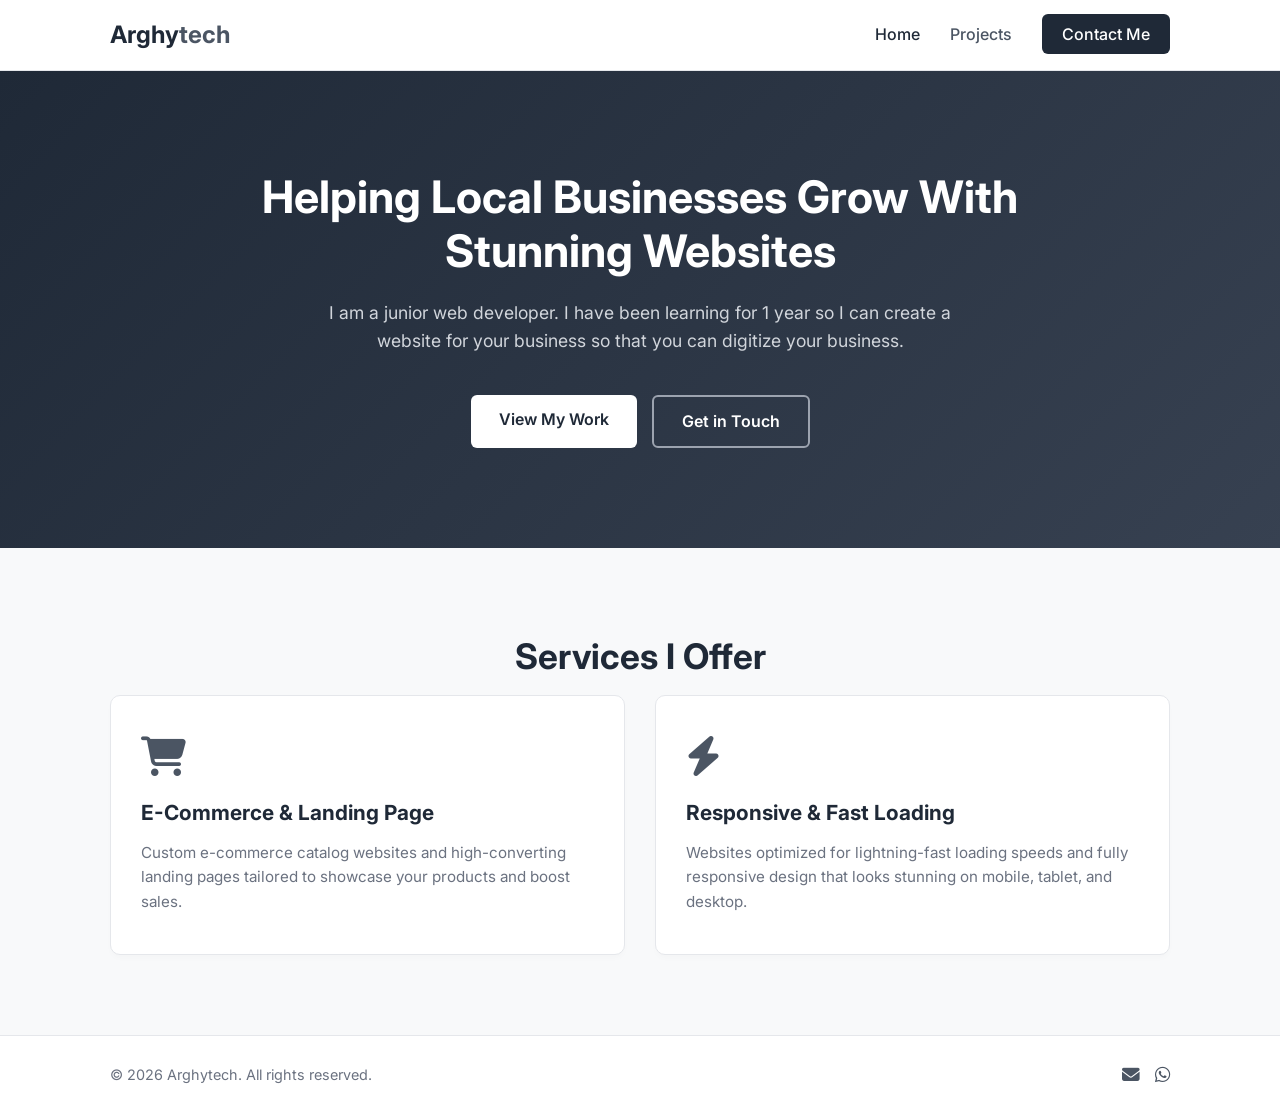
==== index.html @ 05d62a01 "Add files via upload" ====
<!DOCTYPE html>
<html lang="en">
<head>
    <meta charset="UTF-8">
    <meta name="viewport" content="width=device-width, initial-scale=1.0">
    <title>Arghytech | Home</title>
    <link rel="stylesheet" href="style.css">
    <!-- Google Fonts -->
    <link href="https://fonts.googleapis.com/css2?family=Inter:wght@300;400;500;600;700&display=swap" rel="stylesheet">
    <!-- FontAwesome for Icons -->
    <link rel="stylesheet" href="https://cdnjs.cloudflare.com/ajax/libs/font-awesome/6.4.0/css/all.min.css">
</head>
<body>

    <!-- Header / Navbar -->
    <header>
        <div class="container navbar">
            <a href="index.html" class="logo">Arghy<span>tech</span></a>
            <nav>
                <ul class="nav-links">
                    <li><a href="index.html" class="active">Home</a></li>
                    <li><a href="projects.html">Projects</a></li>
                    <li><a href="contact.html" class="btn-nav">Contact Me</a></li>
                </ul>
            </nav>
        </div>
    </header>

    <!-- Hero Section -->
    <section class="hero">
        <div class="container hero-content">
            <h1>Helping Local Businesses Grow With Stunning Websites</h1>
            <p>I am a junior web developer. I have been learning for 1 year so I can create a website for your business so that you can digitize your business.</p>
            <div class="hero-btns">
                <a href="projects.html" class="btn btn-primary">View My Work</a>
                <a href="contact.html" class="btn btn-secondary">Get in Touch</a>
            </div>
        </div>
    </section>

    <!-- Services Section -->
    <section class="services">
        <div class="container">
            <h2 class="section-title">Services I Offer</h2>
            <div class="service-grid">
                <div class="service-card">
                    <i class="fa-solid fa-cart-shopping"></i>
                    <h3>E-Commerce & Landing Page</h3>
                    <p>Custom e-commerce catalog websites and high-converting landing pages tailored to showcase your products and boost sales.</p>
                </div>
                <div class="service-card">
                    <i class="fa-solid fa-bolt"></i>
                    <h3>Responsive & Fast Loading</h3>
                    <p>Websites optimized for lightning-fast loading speeds and fully responsive design that looks stunning on mobile, tablet, and desktop.</p>
                </div>
            </div>
        </div>
    </section>

    <!-- Footer -->
    <footer>
        <div class="container footer-content">
            <p>&copy; 2026 Arghytech. All rights reserved.</p>
            <div class="social-icons">
                <a href="mailto:arghasutar90@gmail.com"><i class="fa-solid fa-envelope"></i></a>
                <a href="https://wa.me/917063784875" target="_blank"><i class="fa-brands fa-whatsapp"></i></a>
            </div>
        </div>
    </footer>

</body>
</html>
---- style.css ----
/* Reset & Base Styles */
* {
    margin: 0;
    padding: 0;
    box-sizing: border-box;
}

body {
    font-family: 'Inter', sans-serif;
    background-color: #f8f9fa;
    color: #333333;
    line-height: 1.6;
}

.container {
    max-width: 1100px;
    margin: 0 auto;
    padding: 0 20px;
}

/* Header & Navigation */
header {
    background-color: #ffffff;
    border-bottom: 1px solid #e5e7eb;
    position: sticky;
    top: 0;
    z-index: 100;
}

.navbar {
    display: flex;
    justify-content: space-between;
    align-items: center;
    height: 70px;
}

.logo {
    font-size: 1.5rem;
    font-weight: 700;
    color: #1f2937;
    text-decoration: none;
}

.logo span {
    color: #4b5563;
}

.nav-links {
    list-style: none;
    display: flex;
    align-items: center;
    gap: 30px;
}

.nav-links a {
    text-decoration: none;
    color: #4b5563;
    font-weight: 500;
    transition: color 0.3s;
}

.nav-links a:hover, .nav-links a.active {
    color: #1f2937;
}

.btn-nav {
    background-color: #1f2937;
    color: #ffffff !important;
    padding: 10px 20px;
    border-radius: 6px;
    transition: background-color 0.3s;
}

.btn-nav:hover {
    background-color: #374151;
}

/* Hero Section */
.hero {
    background: linear-gradient(135deg, #1f2937 0%, #374151 100%);
    color: #ffffff;
    padding: 100px 0;
    text-align: center;
}

.hero-content h1 {
    font-size: 2.8rem;
    max-width: 800px;
    margin: 0 auto 20px;
    font-weight: 700;
    line-height: 1.2;
}

.hero-content p {
    font-size: 1.1rem;
    max-width: 650px;
    margin: 0 auto 40px;
    color: #d1d5db;
}

.hero-btns {
    display: flex;
    justify-content: center;
    gap: 15px;
}

.btn {
    display: inline-block;
    padding: 12px 28px;
    border-radius: 6px;
    text-decoration: none;
    font-weight: 600;
    transition: all 0.3s;
}

.btn-primary {
    background-color: #ffffff;
    color: #1f2937;
}

.btn-primary:hover {
    background-color: #f3f4f6;
}

.btn-secondary {
    background-color: transparent;
    color: #ffffff;
    border: 2px solid #9ca3af;
}

.btn-secondary:hover {
    border-color: #ffffff;
    background-color: rgba(255, 255, 255, 0.05);
}

/* Services Section */
.services, .projects-section, .contact-section {
    padding: 80px 0;
}

.section-title {
    text-align: center;
    font-size: 2.2rem;
    color: #1f2937;
    margin-bottom: 10px;
    font-weight: 700;
}

.section-subtitle {
    text-align: center;
    color: #6b7280;
    margin-bottom: 50px;
    font-size: 1.05rem;
}

.service-grid {
    display: grid;
    grid-template-columns: repeat(auto-fit, minmax(300px, 1fr));
    gap: 30px;
}

.service-card {
    background-color: #ffffff;
    padding: 40px 30px;
    border-radius: 10px;
    border: 1px solid #e5e7eb;
    box-shadow: 0 4px 6px -1px rgba(0, 0, 0, 0.02);
    transition: transform 0.3s, box-shadow 0.3s;
}

.service-card:hover {
    transform: translateY(-5px);
    box-shadow: 0 10px 15px -3px rgba(0, 0, 0, 0.05);
}

.service-card i {
    font-size: 2.5rem;
    color: #4b5563;
    margin-bottom: 20px;
}

.service-card h3 {
    font-size: 1.3rem;
    color: #1f2937;
    margin-bottom: 12px;
}

.service-card p {
    color: #6b7280;
    font-size: 0.95rem;
}

/* Projects Grid */
.projects-grid {
    display: grid;
    grid-template-columns: repeat(auto-fit, minmax(320px, 1fr));
    gap: 30px;
}

.project-card {
    background-color: #ffffff;
    border-radius: 10px;
    overflow: hidden;
    border: 1px solid #e5e7eb;
    box-shadow: 0 4px 6px -1px rgba(0, 0, 0, 0.02);
}

.project-img {
    height: 180px;
    display: flex;
    align-items: center;
    justify-content: center;
    color: #ffffff;
    font-size: 3rem;
}

.bg-restaurant {
    background: linear-gradient(135deg, #374151 0%, #1f2937 100%);
}

.bg-grocery {
    background: linear-gradient(135deg, #4b5563 0%, #374151 100%);
}

.project-info {
    padding: 25px;
}

.project-info h3 {
    font-size: 1.25rem;
    color: #1f2937;
    margin-bottom: 10px;
}

.project-info p {
    color: #6b7280;
    font-size: 0.95rem;
    margin-bottom: 20px;
}

.btn-project {
    display: inline-block;
    font-size: 0.9rem;
    font-weight: 600;
    color: #1f2937;
    text-decoration: none;
    border-bottom: 2px solid #1f2937;
    padding-bottom: 2px;
    transition: opacity 0.3s;
}

.btn-project:hover {
    opacity: 0.7;
}

/* Contact Styles */
.contact-wrapper {
    max-width: 600px;
    margin: 0 auto;
}

.contact-card-box {
    background-color: #ffffff;
    padding: 40px;
    border-radius: 10px;
    border: 1px solid #e5e7eb;
    display: flex;
    flex-direction: column;
    gap: 25px;
}

.contact-item {
    display: flex;
    align-items: center;
    gap: 20px;
}

.contact-item i {
    font-size: 1.8rem;
    color: #1f2937;
    background-color: #f3f4f6;
    padding: 15px;
    border-radius: 50%;
}

.contact-item h4 {
    font-size: 1rem;
    color: #6b7280;
}

.contact-item p a {
    font-size: 1.1rem;
    color: #1f2937;
    text-decoration: none;
    font-weight: 600;
}

.contact-item p a:hover {
    text-decoration: underline;
}

/* Footer */
footer {
    background-color: #ffffff;
    border-top: 1px solid #e5e7eb;
    padding: 25px 0;
}

.footer-content {
    display: flex;
    justify-content: space-between;
    align-items: center;
}

.footer-content p {
    color: #6b7280;
    font-size: 0.9rem;
}

.social-icons {
    display: flex;
    gap: 15px;
}

.social-icons a {
    color: #4b5563;
    font-size: 1.1rem;
    transition: color 0.3s;
}

.social-icons a:hover {
    color: #1f2937;
}

/* Responsive Design */
@media (max-width: 768px) {
    .hero-content h1 {
        font-size: 2.2rem;
    }
    
    .footer-content {
        flex-direction: column;
        gap: 15px;
        text-align: center;
    }
}
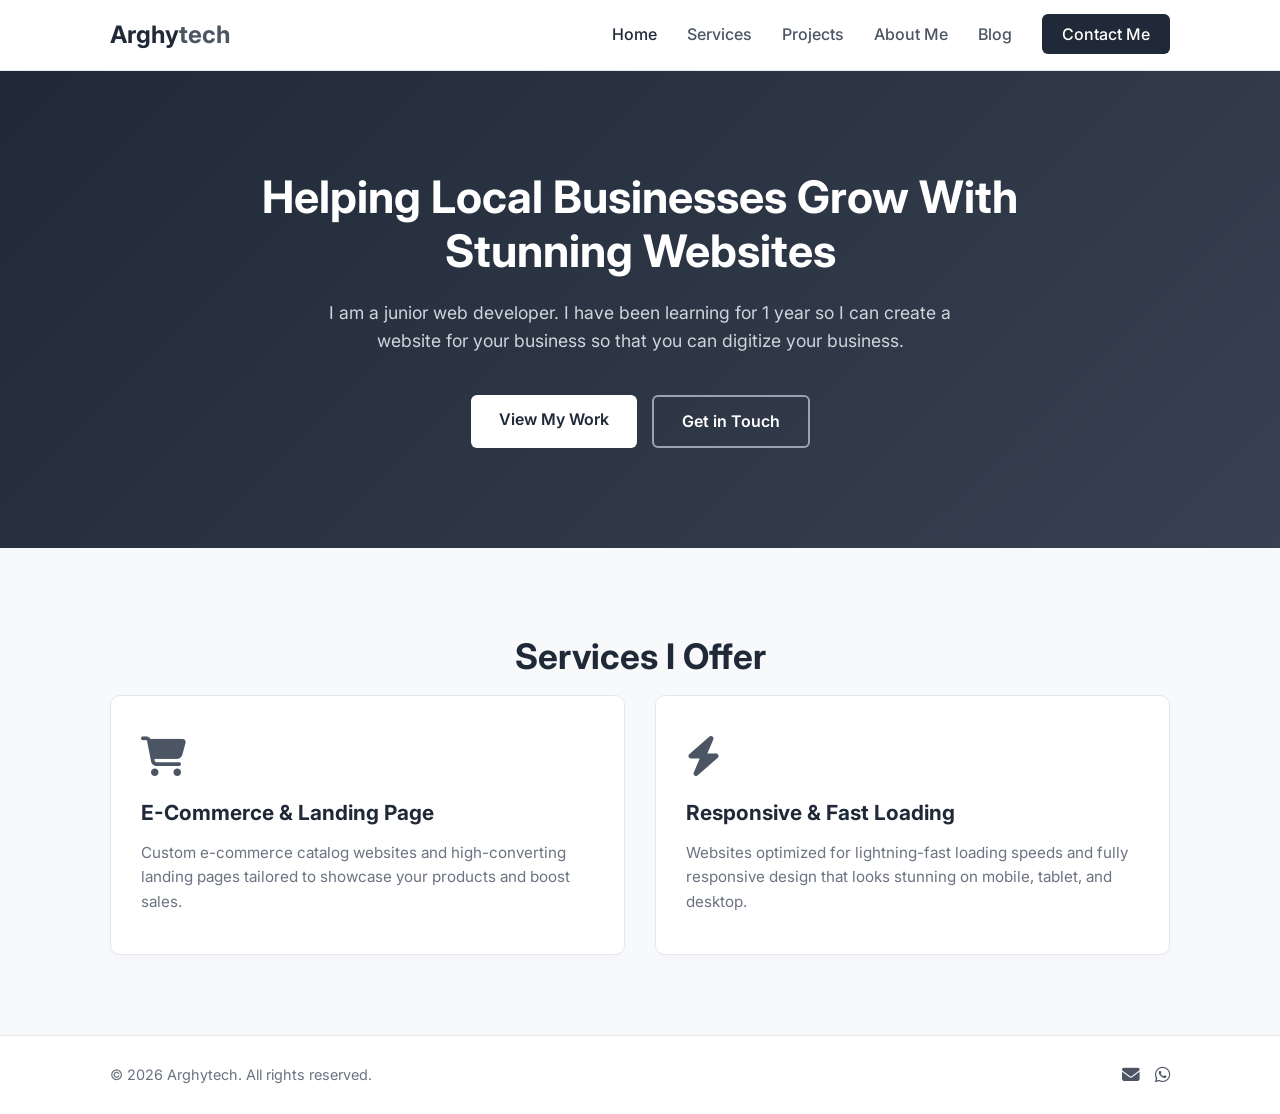
==== commit d81e29b5: "Add files via upload" ====
--- a/index.html
+++ b/index.html
@@ -17,11 +17,14 @@
         <div class="container navbar">
             <a href="index.html" class="logo">Arghy<span>tech</span></a>
             <nav>
-                <ul class="nav-links">
-                    <li><a href="index.html" class="active">Home</a></li>
-                    <li><a href="projects.html">Projects</a></li>
-                    <li><a href="contact.html" class="btn-nav">Contact Me</a></li>
-                </ul>
+    <ul class="nav-links">
+        <li><a href="index.html" class="active">Home</a></li>
+        <li><a href="services.html">Services</a></li>
+        <li><a href="projects.html">Projects</a></li>
+        <li><a href="about.html">About Me</a></li>
+        <li><a href="blog.html">Blog</a></li>
+        <li><a href="contact.html" class="btn-nav">Contact Me</a></li>
+    </ul>
             </nav>
         </div>
     </header>
@@ -32,8 +35,8 @@
             <h1>Helping Local Businesses Grow With Stunning Websites</h1>
             <p>I am a junior web developer. I have been learning for 1 year so I can create a website for your business so that you can digitize your business.</p>
             <div class="hero-btns">
-                <a href="projects.html" class="btn btn-primary">View My Work</a>
-                <a href="contact.html" class="btn btn-secondary">Get in Touch</a>
+                <a href="projects.html" class="btn btn-primary cta-btn">View My Work</a>
+                <a href="contact.html" class="btn btn-secondary cta-btn">Get in Touch</a>
             </div>
         </div>
     </section>
--- a/style.css
+++ b/style.css
@@ -343,4 +343,25 @@
         gap: 15px;
         text-align: center;
     }
+}
+/* CTA Button Styling & Animation */
+.cta-btn {
+    animation: cta-pulse 2s infinite;
+    transition: transform 0.3s ease;
+}
+
+.cta-btn:hover {
+    transform: scale(1.05);
+}
+
+@keyframes cta-pulse {
+    0% {
+        box-shadow: 0 0 0 0 rgba(0, 123, 255, 0.7);
+    }
+    70% {
+        box-shadow: 0 0 0 10px rgba(0, 123, 255, 0);
+    }
+    100% {
+        box-shadow: 0 0 0 0 rgba(0, 123, 255, 0);
+    }
 }
